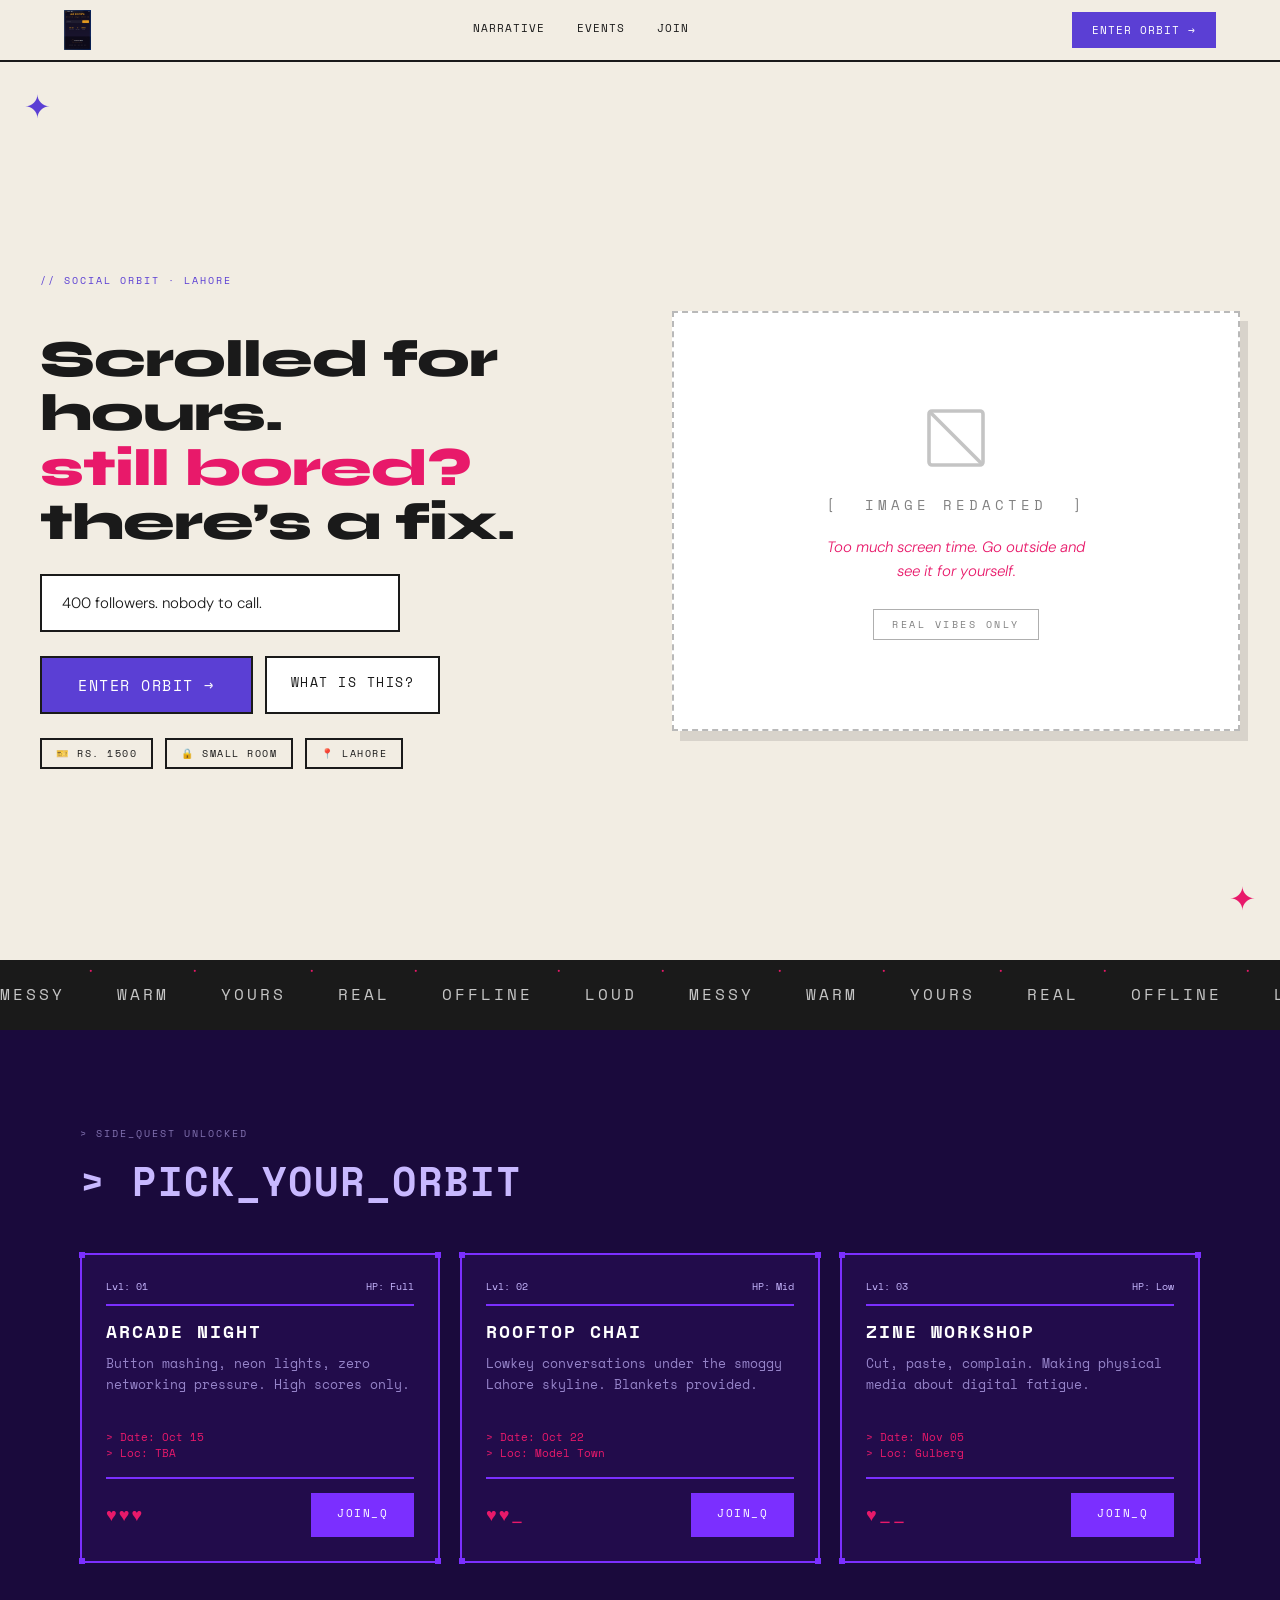
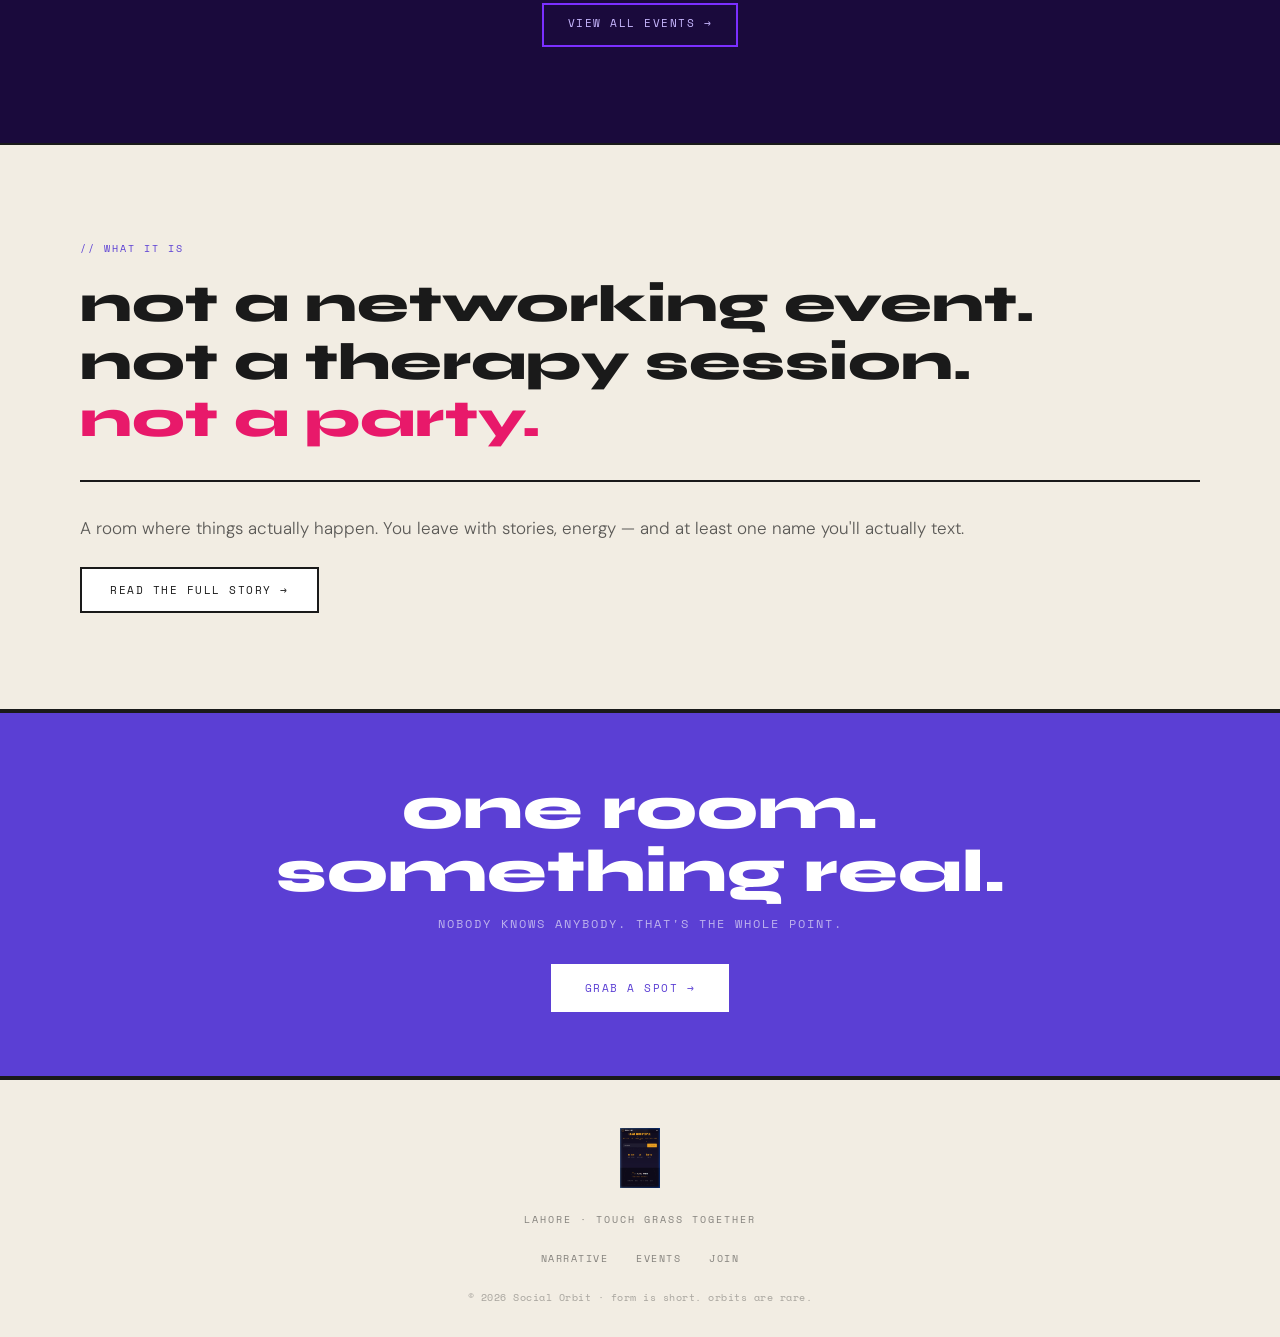
==== index.html @ 454b1899 "Initial commit with new logo" ====
<!DOCTYPE html>
<html lang="en">
<head>
  <meta charset="UTF-8">
  <meta name="viewport" content="width=device-width, initial-scale=1.0, viewport-fit=cover">
  <title>Social Orbit | Lahore's Social Space</title>
  <meta name="description" content="Social Orbit — One room. Nobody knows anybody. Something real usually happens. Lahore.">
  <link rel="preconnect" href="https://fonts.googleapis.com">
  <link rel="preconnect" href="https://fonts.gstatic.com" crossorigin>
  <link href="https://fonts.googleapis.com/css2?family=Syne:wght@400;700;800&family=DM+Sans:wght@300;400;500&family=Space+Mono:wght@400;700&display=swap" rel="stylesheet">
  <link rel="stylesheet" href="styles.css">
  <style>
    /* Landing page extras */
    body { background: var(--cream); }
    .hero-section {
      background: var(--cream);
      border-bottom: var(--border);
      min-height: 100svh;
      display: flex; align-items: center;
      padding: 80px 24px 60px;
      position: relative; overflow: hidden;
    }
    .hero-inner {
      max-width: 1200px; margin: 0 auto; width: 100%;
      display: grid; grid-template-columns: 1fr; gap: 40px; align-items: center;
    }
    @media (min-width: 768px) {
      .hero-inner { grid-template-columns: 1fr 1fr; gap: 64px; }
    }
    .hero-deco-tl { position: absolute; top: 24px; left: 24px; font-size: 32px; color: var(--orbit-purple); user-select:none; }
    .hero-deco-br { position: absolute; bottom: 40px; right: 24px; font-size: 32px; color: var(--hot-pink); user-select:none; }
    .hero-note {
      border: var(--border); background: var(--white); padding: 16px 20px;
      transform: rotate(1deg); display: inline-block;
      font-family: var(--font-body); font-size: 15px; font-weight: 300; line-height: 1.5;
      max-width: 360px;
    }
    .hero-image-box {
      border: 2px dashed rgba(26,26,26,.3); background: var(--white);
      min-height: 420px; display: flex; flex-direction: column;
      align-items: center; justify-content: center; gap: 20px;
      padding: 56px 40px; transform: rotate(-4deg);
      box-shadow: 8px 10px 0px rgba(26,26,26,.12);
      font-family: var(--font-mono); font-size: 11px; letter-spacing: 2px; text-transform: uppercase;
      color: rgba(26,26,26,.4); text-align: center; position: relative;
      transition: transform .3s ease, box-shadow .3s ease;
    }
    .hero-image-box:hover {
      transform: rotate(-2deg) scale(1.02);
      box-shadow: 12px 16px 0px rgba(26,26,26,.15);
    }
    .redacted-icon {
      width: 72px; height: 72px; opacity: .25;
      background-image: url("data:image/svg+xml,%3Csvg xmlns='http://www.w3.org/2000/svg' viewBox='0 0 24 24' fill='none' stroke='%231A1A1A' stroke-width='1.2'%3E%3Crect x='3' y='3' width='18' height='18' rx='1'/%3E%3Cline x1='3' y1='3' x2='21' y2='21'/%3E%3C/svg%3E");
      background-repeat: no-repeat; background-size: contain;
    }
    .redacted-label {
      font-family: var(--font-mono); font-size: 14px; letter-spacing: 4px;
      color: rgba(26,26,26,.55); text-transform: uppercase;
    }
    .redacted-sub {
      font-family: var(--font-body); font-size: 15px; font-weight: 300;
      font-style: italic; color: var(--hot-pink); letter-spacing: 0;
      text-transform: none; line-height: 1.6; max-width: 260px;
    }
    .redacted-badge {
      font-family: var(--font-mono); font-size: 10px; letter-spacing: 2.5px;
      text-transform: uppercase; border: 1px solid rgba(26,26,26,.35);
      padding: 7px 18px; color: rgba(26,26,26,.55); margin-top: 6px;
    }

    /* Marquee ticker */
    .ticker-row {
      background: var(--ink); border-bottom: var(--border);
      overflow: hidden; padding: 0; user-select: none;
    }
    .ticker-track {
      display: flex; white-space: nowrap;
      animation: ticker-scroll 18s linear infinite;
    }
    .ticker-track:hover { animation-play-state: paused; }
    @keyframes ticker-scroll {
      from { transform: translateX(0); }
      to   { transform: translateX(-50%); }
    }
    .ticker-item {
      display: inline-flex; align-items: center; gap: 0;
      padding: 20px 0;
      font-family: var(--font-mono); font-size: clamp(13px,2vw,16px);
      letter-spacing: 3px; text-transform: uppercase;
      color: rgba(255,255,255,.75);
    }
    .ticker-dot {
      display: inline-block; margin: 0 24px;
      color: var(--hot-pink); font-size: 18px; line-height: 1;
    }
    .stat-num {
      font-family: var(--font-head); font-weight: 800;
      font-size: clamp(32px,7vw,60px); color: var(--hot-pink); display: block; line-height: 1;
    }
    .stat-lbl {
      font-family: var(--font-mono); font-size: 9px; letter-spacing: 1.5px;
      text-transform: uppercase; color: rgba(255,255,255,.4); margin-top: 4px; display: block;
    }

    /* IS / ISNOT */
    .isnot-grid {
      display: grid; grid-template-columns: 1fr 1fr; gap: 0;
      border: var(--border);
    }
    .isnot-col { padding: 24px; }
    .isnot-col + .isnot-col { border-left: var(--border); }
    .isnot-col ul li {
      font-family: var(--font-mono); font-size: 12px; padding: 8px 0;
      border-bottom: 1px solid rgba(26,26,26,.1); color: rgba(26,26,26,.7);
    }
    .isnot-col ul li:last-child { border-bottom: none; }
    .isnot-col.is ul li { color: var(--orbit-purple); }
    .isnot-col.isnot ul li { color: var(--hot-pink); text-decoration: line-through; }

    /* events teaser */
    .events-teaser { background: var(--pixel-night); border-top: var(--border); border-bottom: var(--border); }
    .events-teaser-inner { max-width: 1200px; margin: 0 auto; padding: 72px 24px; }
    @media (min-width: 768px) { .events-teaser-inner { padding: 96px 40px; } }
  </style>
</head>
<body>

<!-- NAV -->
<nav class="site-nav" id="site-nav">
  <div class="nav-inner">
    <a href="index.html" class="nav-logo">
      <img src="logo.png" alt="Social Orbit" class="nav-logo-img">
    </a>
    <div class="nav-links">
      <a href="narrative.html">Narrative</a>
      <a href="events.html">Events</a>
      <a href="join.html">Join</a>
    </div>
    <a href="join.html" class="nav-cta">Enter Orbit →</a>
    <button class="burger" id="burger" aria-label="Open menu">
      <span></span><span></span><span></span>
    </button>
  </div>
</nav>

<!-- MOBILE MENU -->
<div class="mobile-menu" id="mobile-menu">
  <button class="mobile-close" id="mobile-close">✕</button>
  <a href="narrative.html">Narrative</a>
  <a href="events.html">Events</a>
  <a href="join.html" class="cta">Join →</a>
  <div class="mobile-foot">Lahore</div>
</div>

<!-- ══ HERO ══════════════════════════════════════════════ -->
<section class="hero-section mode1">
  <span class="hero-deco-tl">✦</span>
  <span class="hero-deco-br">✦</span>
  <div class="hero-inner">
    <div style="display:flex;flex-direction:column;gap:24px;">
      <div class="section-label reveal">// Social Orbit · Lahore</div>
      <h1 class="zine-h1 reveal" style="--d:.05s; font-size:clamp(24px,5.5vw,52px);">
        Scrolled for hours.<br>
        <span style="color:var(--hot-pink)">still bored?</span><br>
        there’s a fix.
      </h1>
      <div class="hero-note reveal" style="--d:.1s">
        400 followers. nobody to call.
      </div>
      <div class="flex-row reveal" style="--d:.15s">
        <a href="join.html" class="btn-primary" style="font-size:15px;padding:16px 36px;">Enter Orbit →</a>
        <a href="narrative.html" class="btn-secondary" style="font-size:13px;padding:14px 24px;">what is this?</a>
      </div>
      <div class="reveal" style="--d:.2s;display:flex;gap:12px;flex-wrap:wrap;">
        <span style="font-family:var(--font-mono);font-size:10px;letter-spacing:1.5px;text-transform:uppercase;border:var(--border);padding:6px 14px;">🎫 Rs. 1500</span>
        <span style="font-family:var(--font-mono);font-size:10px;letter-spacing:1.5px;text-transform:uppercase;border:var(--border);padding:6px 14px;">🔒 small room</span>
        <span style="font-family:var(--font-mono);font-size:10px;letter-spacing:1.5px;text-transform:uppercase;border:var(--border);padding:6px 14px;">📍 Lahore</span>
      </div>
    </div>
    <div>
      <div class="hero-image-box reveal" style="--d:.1s">
        <div class="redacted-icon"></div>
        <span class="redacted-label">[ &nbsp;Image Redacted&nbsp; ]</span>
        <p class="redacted-sub">Too much screen time. Go outside and see it for yourself.</p>
        <span class="redacted-badge">Real Vibes Only</span>
      </div>
    </div>
  </div>
</section>

<!-- ══ TICKER ══════════════════════════════════════════════ -->
<div class="ticker-row">
  <div class="ticker-track">
    <!-- set repeated twice for seamless loop -->
    <span class="ticker-item">MESSY</span><span class="ticker-dot">·</span>
    <span class="ticker-item">WARM</span><span class="ticker-dot">·</span>
    <span class="ticker-item">YOURS</span><span class="ticker-dot">·</span>
    <span class="ticker-item">REAL</span><span class="ticker-dot">·</span>
    <span class="ticker-item">OFFLINE</span><span class="ticker-dot">·</span>
    <span class="ticker-item">LOUD</span><span class="ticker-dot">·</span>
    <span class="ticker-item">MESSY</span><span class="ticker-dot">·</span>
    <span class="ticker-item">WARM</span><span class="ticker-dot">·</span>
    <span class="ticker-item">YOURS</span><span class="ticker-dot">·</span>
    <span class="ticker-item">REAL</span><span class="ticker-dot">·</span>
    <span class="ticker-item">OFFLINE</span><span class="ticker-dot">·</span>
    <span class="ticker-item">LOUD</span><span class="ticker-dot">·</span>
  </div>
</div>

<!-- ══ EVENTS TEASER ══════════════════════════════════════ -->
<section class="events-teaser">
  <div class="events-teaser-inner">
    <p class="reveal" style="font-family:var(--font-mono);font-size:10px;letter-spacing:2px;text-transform:uppercase;color:var(--pixel-mist);opacity:.6;margin-bottom:16px;">> side_quest unlocked</p>
    <h2 class="pixel-h1 reveal" style="--d:.05s;margin-bottom:48px;">> Pick_Your_Orbit</h2>
    <div class="grid-3">
      <div class="pixel-card reveal" style="--d:.0s">
        <div class="pixel-corner-tr"></div><div class="pixel-corner-bl"></div>
        <div style="border-bottom:2px solid var(--pixel-violet);padding-bottom:10px;margin-bottom:14px;display:flex;justify-content:space-between">
          <span style="font-family:var(--font-mono);font-size:10px;color:var(--pixel-mist);">Lvl: 01</span>
          <span style="font-family:var(--font-mono);font-size:10px;color:var(--pixel-mist);">HP: Full</span>
        </div>
        <h3 class="pixel-h2" style="margin-bottom:10px;font-size:18px;">Arcade Night</h3>
        <p class="pixel-body" style="margin-bottom:16px;min-height:60px;">Button mashing, neon lights, zero networking pressure. High scores only.</p>
        <div style="font-family:var(--font-mono);font-size:11px;color:var(--hot-pink);margin-bottom:16px;">
          <div>&gt; Date: Oct 15</div>
          <div>&gt; Loc: TBA</div>
        </div>
        <div style="border-top:2px solid var(--pixel-violet);padding-top:14px;display:flex;justify-content:space-between;align-items:center;">
          <span class="hp-bar">♥♥♥</span>
          <a href="join.html" class="pixel-btn">Join_Q</a>
        </div>
      </div>
      <div class="pixel-card reveal" style="--d:.1s">
        <div class="pixel-corner-tr"></div><div class="pixel-corner-bl"></div>
        <div style="border-bottom:2px solid var(--pixel-violet);padding-bottom:10px;margin-bottom:14px;display:flex;justify-content:space-between">
          <span style="font-family:var(--font-mono);font-size:10px;color:var(--pixel-mist);">Lvl: 02</span>
          <span style="font-family:var(--font-mono);font-size:10px;color:var(--pixel-mist);">HP: Mid</span>
        </div>
        <h3 class="pixel-h2" style="margin-bottom:10px;font-size:18px;">Rooftop Chai</h3>
        <p class="pixel-body" style="margin-bottom:16px;min-height:60px;">Lowkey conversations under the smoggy Lahore skyline. Blankets provided.</p>
        <div style="font-family:var(--font-mono);font-size:11px;color:var(--hot-pink);margin-bottom:16px;">
          <div>&gt; Date: Oct 22</div>
          <div>&gt; Loc: Model Town</div>
        </div>
        <div style="border-top:2px solid var(--pixel-violet);padding-top:14px;display:flex;justify-content:space-between;align-items:center;">
          <span class="hp-bar">♥♥_</span>
          <a href="join.html" class="pixel-btn">Join_Q</a>
        </div>
      </div>
      <div class="pixel-card reveal" style="--d:.2s">
        <div class="pixel-corner-tr"></div><div class="pixel-corner-bl"></div>
        <div style="border-bottom:2px solid var(--pixel-violet);padding-bottom:10px;margin-bottom:14px;display:flex;justify-content:space-between">
          <span style="font-family:var(--font-mono);font-size:10px;color:var(--pixel-mist);">Lvl: 03</span>
          <span style="font-family:var(--font-mono);font-size:10px;color:var(--pixel-mist);">HP: Low</span>
        </div>
        <h3 class="pixel-h2" style="margin-bottom:10px;font-size:18px;">Zine Workshop</h3>
        <p class="pixel-body" style="margin-bottom:16px;min-height:60px;">Cut, paste, complain. Making physical media about digital fatigue.</p>
        <div style="font-family:var(--font-mono);font-size:11px;color:var(--hot-pink);margin-bottom:16px;">
          <div>&gt; Date: Nov 05</div>
          <div>&gt; Loc: Gulberg</div>
        </div>
        <div style="border-top:2px solid var(--pixel-violet);padding-top:14px;display:flex;justify-content:space-between;align-items:center;">
          <span class="hp-bar">♥__</span>
          <a href="join.html" class="pixel-btn">Join_Q</a>
        </div>
      </div>
    </div>
    <div style="text-align:center;margin-top:40px" class="reveal">
      <a href="events.html" class="pixel-btn-outline">view all events →</a>
    </div>
  </div>
</section>

<!-- ══ WHAT IT IS ═════════════════════════════════════════ -->
<section class="mode1" style="border-bottom:var(--border)">
  <div class="mode1-section">
    <div class="section-label reveal">// what it is</div>
    <div style="display:grid;grid-template-columns:1fr;gap:32px;align-items:center;">

      <!-- Headline row -->
      <h2 class="zine-h2 reveal" style="margin:0;">
        not a networking event.<br>
        not a therapy session.<br>
        <span style="color:var(--hot-pink)">not a party.</span>
      </h2>

      <!-- Divider -->
      <hr style="border:none;border-top:var(--border);margin:0;">

      <!-- Body + CTA row -->
      <div style="display:grid;grid-template-columns:1fr;gap:24px;">
        <p class="zine-body reveal" style="--d:.1s;margin:0;">
          A room where things actually happen. You leave with stories, energy — and at least one name you'll actually text.
        </p>
        <div class="reveal" style="--d:.15s">
          <a href="narrative.html" class="btn-secondary">read the full story →</a>
        </div>
      </div>

    </div>
  </div>
</section>



<!-- ══ CTA BANNER ════════════════════════════════════════ -->
<div class="cta-banner reveal">
  <h2>one room.<br>something real.</h2>
  <p>nobody knows anybody. that's the whole point.</p>
  <a href="join.html" class="btn-white">grab a spot →</a>
</div>

<!-- ══ FOOTER ════════════════════════════════════════════ -->
<footer class="site-footer">
  <div class="footer-inner">
    <div class="footer-logo">
      <img src="logo.png" alt="Social Orbit" class="footer-logo-img">
    </div>
    <p style="font-family:var(--font-mono);font-size:10px;letter-spacing:2px;text-transform:uppercase;color:rgba(26,26,26,.5);">
      Lahore · Touch Grass Together
    </p>
    <div class="footer-links">
      <a href="narrative.html">Narrative</a>
      <a href="events.html">Events</a>
      <a href="join.html">Join</a>
    </div>
    <p class="footer-copy">© 2026 Social Orbit · form is short. orbits are rare.</p>
  </div>
</footer>

<script src="scripts.js"></script>
</body>
</html>
---- styles.css ----
/* ═══════════════════════════════════════════════════════
   SOCIAL ORBIT — SHARED DESIGN SYSTEM
   Mode 1: Hand-Drawn Zine  |  Mode 2: Pixel / Retro Game
═══════════════════════════════════════════════════════ */

/* TOKENS */
:root {
  --cream:        #F2EDE3;
  --ink:          #1A1A1A;
  --orbit-purple: #5B3FD4;
  --hot-pink:     #E8196A;
  --white:        #FFFFFF;

  /* pixel mode */
  --pixel-night:  #1A0A3C;
  --pixel-violet: #7B2FFF;
  --pixel-mist:   #C8B8FF;

  --font-head: 'Syne', sans-serif;
  --font-body: 'DM Sans', sans-serif;
  --font-mono: 'Space Mono', monospace;
  --border: 2px solid var(--ink);
  --ease: cubic-bezier(0.16, 1, 0.3, 1);
}

/* RESET */
*, *::before, *::after { box-sizing: border-box; margin: 0; padding: 0; border-radius: 0 !important; }
html { scroll-behavior: smooth; font-size: 16px; }
body { font-family: var(--font-body); -webkit-font-smoothing: antialiased; overflow-x: hidden; }
a { text-decoration: none; color: inherit; }
ul { list-style: none; }
img { max-width: 100%; display: block; }
button { cursor: pointer; font-family: inherit; }

/* ── SHARED NAV ─────────────────────────────────────── */
.site-nav {
  position: sticky; top: 0; z-index: 200;
  background: var(--cream);
  border-bottom: var(--border);
}
.site-nav.dark {
  background: var(--pixel-night);
  border-bottom: 2px solid var(--pixel-violet);
}
.nav-inner {
  display: flex; align-items: center; justify-content: space-between;
  padding: 0 24px; height: 60px; max-width: 1200px; margin: 0 auto;
}
.nav-logo {
  display: flex; align-items: center; gap: 10px;
  font-family: var(--font-head); font-weight: 800; font-size: 18px;
  letter-spacing: -0.5px; color: var(--ink); flex-shrink: 0;
}
.nav-logo-img { height: 40px; width: auto; object-fit: contain; }
.site-nav.dark .nav-logo { color: var(--pixel-violet); }
.logo-ring {
  width: 28px; height: 28px; border: 2px solid var(--orbit-purple);
  border-radius: 50% !important; position: relative; flex-shrink: 0;
  animation: spin 8s linear infinite;
}
.logo-ring::after {
  content: ''; position: absolute; top: 50%; left: 50%;
  width: 7px; height: 7px; background: var(--orbit-purple);
  border-radius: 50% !important; transform: translate(-50%,-50%);
}
.site-nav.dark .logo-ring { border-color: var(--pixel-violet); }
.site-nav.dark .logo-ring::after { background: var(--pixel-violet); }

.nav-links {
  display: none; gap: 32px; align-items: center;
}
@media (min-width: 768px) { .nav-links { display: flex; } }
.nav-links a {
  font-family: var(--font-mono); font-size: 11px; letter-spacing: 1px;
  text-transform: uppercase; color: var(--ink); padding-bottom: 2px;
  border-bottom: 2px solid transparent; transition: border-color .2s;
}
.nav-links a:hover, .nav-links a.active { border-bottom-color: var(--orbit-purple); }
.site-nav.dark .nav-links a { color: var(--pixel-mist); }
.site-nav.dark .nav-links a:hover, .site-nav.dark .nav-links a.active { border-bottom-color: var(--pixel-violet); }

.nav-cta {
  display: none;
  font-family: var(--font-mono); font-size: 11px; letter-spacing: 1px;
  text-transform: uppercase; padding: 8px 18px;
  background: var(--orbit-purple); color: var(--white);
  border: 2px solid var(--orbit-purple);
  transition: background .2s, color .2s;
}
@media (min-width: 768px) { .nav-cta { display: block; } }
.nav-cta:hover { background: transparent; color: var(--orbit-purple); }
.site-nav.dark .nav-cta {
  background: var(--pixel-violet); border-color: var(--pixel-violet); color: var(--white);
}
.site-nav.dark .nav-cta:hover { background: transparent; color: var(--pixel-violet); }

.burger {
  display: flex; flex-direction: column; gap: 5px; background: none; border: none;
  padding: 4px;
}
@media (min-width: 768px) { .burger { display: none; } }
.burger span {
  display: block; width: 22px; height: 2px; background: var(--ink);
  transition: transform .3s, opacity .3s;
}
.site-nav.dark .burger span { background: var(--pixel-mist); }
.burger.open span:nth-child(1) { transform: translateY(7px) rotate(45deg); }
.burger.open span:nth-child(2) { opacity: 0; }
.burger.open span:nth-child(3) { transform: translateY(-7px) rotate(-45deg); }

/* MOBILE MENU */
.mobile-menu {
  position: fixed; inset: 0; z-index: 199;
  background: var(--cream);
  display: flex; flex-direction: column;
  align-items: center; justify-content: center; gap: 12px;
  transform: translateX(100%); transition: transform .4s var(--ease);
}
.mobile-menu.dark { background: var(--pixel-night); }
.mobile-menu.open { transform: translateX(0); }
.mobile-menu a {
  font-family: var(--font-head); font-size: clamp(32px,10vw,52px);
  font-weight: 800; color: var(--ink); letter-spacing: -1px;
  border-bottom: 3px solid transparent; padding-bottom: 4px;
  transition: border-color .2s, color .2s;
}
.mobile-menu.dark a { color: var(--pixel-mist); }
.mobile-menu a:hover { border-bottom-color: var(--orbit-purple); color: var(--orbit-purple); }
.mobile-menu.dark a:hover { border-bottom-color: var(--pixel-violet); color: var(--pixel-violet); }
.mobile-menu a.cta { color: var(--orbit-purple); }
.mobile-menu.dark a.cta { color: var(--pixel-violet); }
.mobile-close {
  position: absolute; top: 20px; right: 24px;
  background: none; border: none; font-size: 24px; color: var(--ink);
}
.mobile-menu.dark .mobile-close { color: var(--pixel-mist); }
.mobile-foot {
  position: absolute; bottom: 28px;
  font-family: var(--font-mono); font-size: 10px; letter-spacing: 2px;
  text-transform: uppercase; color: rgba(26,26,26,.4);
}
.mobile-menu.dark .mobile-foot { color: rgba(200,184,255,.3); }

/* ── SHARED FOOTER ──────────────────────────────────── */
.site-footer {
  border-top: var(--border);
  background: var(--cream); padding: 48px 24px 32px;
}
.site-footer.dark {
  background: var(--pixel-night);
  border-top: 2px solid var(--pixel-violet);
}
.footer-inner {
  max-width: 1200px; margin: 0 auto;
  display: flex; flex-direction: column;
  align-items: center; gap: 24px;
  text-align: center;
}
.footer-logo {
  display: flex; align-items: center; gap: 10px;
  font-family: var(--font-head); font-weight: 800; font-size: 20px;
  color: var(--ink);
}
.footer-logo-img { height: 60px; width: auto; object-fit: contain; }
.site-footer.dark .footer-logo { color: var(--pixel-violet); }
.footer-links {
  display: flex; gap: 28px; flex-wrap: wrap; justify-content: center;
}
.footer-links a {
  font-family: var(--font-mono); font-size: 10px; letter-spacing: 1.5px;
  text-transform: uppercase; color: rgba(26,26,26,.5);
  transition: color .2s;
}
.footer-links a:hover { color: var(--orbit-purple); }
.site-footer.dark .footer-links a { color: rgba(200,184,255,.4); }
.site-footer.dark .footer-links a:hover { color: var(--pixel-violet); }
.footer-copy {
  font-family: var(--font-mono); font-size: 10px; letter-spacing: .5px;
  color: rgba(26,26,26,.35);
}
.site-footer.dark .footer-copy { color: rgba(200,184,255,.25); }

/* ── MODE 1 — ZINE ──────────────────────────────────── */
.mode1 { background: var(--cream); color: var(--ink); }
.mode1-section { padding: 72px 24px; max-width: 1200px; margin: 0 auto; }
@media (min-width: 768px) { .mode1-section { padding: 96px 40px; } }

.section-label {
  font-family: var(--font-mono); font-size: 10px; letter-spacing: 2px;
  text-transform: uppercase; color: var(--orbit-purple); margin-bottom: 20px;
}
.zine-h1 {
  font-family: var(--font-head); font-weight: 800;
  font-size: clamp(36px, 9vw, 80px); line-height: 1.05;
  letter-spacing: -1px; color: var(--ink);
}
.zine-h2 {
  font-family: var(--font-head); font-weight: 800;
  font-size: clamp(28px, 6vw, 52px); line-height: 1.1; color: var(--ink);
}
.zine-h3 {
  font-family: var(--font-head); font-weight: 800;
  font-size: clamp(18px, 3vw, 24px); line-height: 1.2; color: var(--ink);
}
.zine-body {
  font-family: var(--font-body); font-size: clamp(15px, 2vw, 17px);
  font-weight: 300; line-height: 1.7; color: rgba(26,26,26,.7);
}
.zine-label {
  font-family: var(--font-mono); font-size: 10px; letter-spacing: 2px;
  text-transform: uppercase; font-weight: 700;
}
.zine-card {
  border: var(--border); background: var(--white); padding: 24px;
}
.zine-card-cream { border: var(--border); background: var(--cream); padding: 24px; }

.btn-primary {
  display: inline-block; font-family: var(--font-mono); font-size: 11px;
  letter-spacing: 1.5px; text-transform: uppercase;
  padding: 13px 28px; border: var(--border);
  background: var(--orbit-purple); color: var(--white);
  transition: transform .2s var(--ease), background .2s;
}
.btn-primary:hover { transform: translateY(-3px); background: var(--hot-pink); border-color: var(--hot-pink); }
.btn-secondary {
  display: inline-block; font-family: var(--font-mono); font-size: 11px;
  letter-spacing: 1.5px; text-transform: uppercase;
  padding: 13px 28px; border: var(--border);
  background: var(--white); color: var(--ink);
  transition: transform .2s var(--ease);
}
.btn-secondary:hover { transform: translateY(-3px); }

.deco { font-size: 28px; user-select: none; line-height: 1; }
.deco-pink { color: var(--hot-pink); }
.deco-purple { color: var(--orbit-purple); }

.rotated { transform: rotate(-1.5deg); }
.rotated-r { transform: rotate(1deg); }

/* ── MODE 2 — PIXEL ──────────────────────────────────── */
.mode2 { background: var(--pixel-night); color: var(--pixel-mist); }
.mode2-section { padding: 72px 24px; max-width: 1200px; margin: 0 auto; }
@media (min-width: 768px) { .mode2-section { padding: 96px 40px; } }

.pixel-h1 {
  font-family: var(--font-mono); font-weight: 700;
  font-size: clamp(22px, 5vw, 40px); line-height: 1.2;
  letter-spacing: 2px; text-transform: uppercase; color: var(--pixel-mist);
}
.pixel-h2 {
  font-family: var(--font-mono); font-weight: 700;
  font-size: clamp(18px, 3vw, 28px); line-height: 1.3;
  text-transform: uppercase; letter-spacing: 2px; color: var(--white);
}
.pixel-body {
  font-family: var(--font-mono); font-size: 13px; line-height: 1.6;
  color: rgba(200,184,255,.7);
}
.pixel-card {
  border: 2px solid var(--pixel-violet); padding: 24px;
  background: rgba(123,47,255,.08); position: relative;
  transition: transform .25s var(--ease);
}
.pixel-card:hover { transform: translateY(-4px); }
.pixel-card::before, .pixel-card::after {
  content: ''; position: absolute; width: 6px; height: 6px;
  background: var(--pixel-violet);
}
.pixel-card::before { top: -3px; left: -3px; }
.pixel-card::after { bottom: -3px; right: -3px; }
.pixel-corner-tr, .pixel-corner-bl {
  position: absolute; width: 6px; height: 6px; background: var(--pixel-violet);
}
.pixel-corner-tr { top: -3px; right: -3px; }
.pixel-corner-bl { bottom: -3px; left: -3px; }

.pixel-btn {
  display: inline-block; font-family: var(--font-mono); font-size: 11px;
  letter-spacing: 1.5px; text-transform: uppercase;
  padding: 10px 24px; border: 2px solid var(--pixel-violet);
  background: var(--pixel-violet); color: var(--white);
  transition: background .2s, border-color .2s, transform .2s;
}
.pixel-btn:hover { background: var(--hot-pink); border-color: var(--hot-pink); transform: translateY(-2px); }
.pixel-btn-outline {
  display: inline-block; font-family: var(--font-mono); font-size: 11px;
  letter-spacing: 1.5px; text-transform: uppercase;
  padding: 10px 24px; border: 2px solid var(--pixel-violet);
  background: transparent; color: var(--pixel-mist);
  transition: background .2s, color .2s, transform .2s;
}
.pixel-btn-outline:hover { background: var(--pixel-violet); color: var(--white); transform: translateY(-2px); }

.hp-bar { font-size: 18px; color: var(--hot-pink); letter-spacing: 2px; }

/* ── LAYOUTS ─────────────────────────────────────────── */
.grid-2 { display: grid; grid-template-columns: 1fr; gap: 24px; }
@media (min-width: 768px) { .grid-2 { grid-template-columns: 1fr 1fr; gap: 40px; } }

.grid-3 { display: grid; grid-template-columns: 1fr; gap: 20px; }
@media (min-width: 640px) { .grid-3 { grid-template-columns: 1fr 1fr; } }
@media (min-width: 1024px) { .grid-3 { grid-template-columns: 1fr 1fr 1fr; } }

.flex-row { display: flex; gap: 12px; flex-wrap: wrap; }

/* ── FORM STYLES ─────────────────────────────────────── */
.form-group { display: flex; flex-direction: column; gap: 6px; margin-bottom: 20px; }
.form-label {
  font-family: var(--font-mono); font-size: 10px; letter-spacing: 2px;
  text-transform: uppercase; color: var(--ink);
}
.form-input, .form-textarea {
  width: 100%; border: var(--border); background: var(--white);
  padding: 12px 16px; font-family: var(--font-body); font-size: 15px;
  color: var(--ink); outline: none; transition: border-color .2s;
  -webkit-appearance: none; appearance: none;
}
.form-input:focus, .form-textarea:focus { border-color: var(--orbit-purple); }
.form-textarea { min-height: 120px; resize: vertical; }
.form-input::placeholder, .form-textarea::placeholder { color: rgba(26,26,26,.4); }

/* ── DIVIDERS ─────────────────────────────────────────── */
.full-bleed { margin-left: calc(-50vw + 50%); margin-right: calc(-50vw + 50%); }
.border-section { border-top: var(--border); border-bottom: var(--border); }

/* ── ANIMATIONS ──────────────────────────────────────── */
@keyframes spin { to { transform: rotate(360deg); } }
@keyframes float { 0%,100%{ transform:translateY(0);} 50%{transform:translateY(-6px);} }
@keyframes blink { 0%,100%{opacity:1;} 50%{opacity:0;} }

.reveal {
  opacity: 0; transform: translateY(24px);
  transition: opacity .7s var(--ease), transform .7s var(--ease);
  transition-delay: var(--d, 0s);
}
.reveal.in { opacity: 1; transform: translateY(0); }

/* ── CTA BANNER ───────────────────────────────────────── */
.cta-banner {
  background: var(--orbit-purple); padding: 64px 24px; text-align: center;
  border-top: var(--border); border-bottom: var(--border);
}
.cta-banner h2 {
  font-family: var(--font-head); font-weight: 800;
  font-size: clamp(28px, 7vw, 60px); color: var(--white);
  line-height: 1.05; margin-bottom: 12px;
}
.cta-banner p {
  font-family: var(--font-mono); font-size: 12px; letter-spacing: 2px;
  text-transform: uppercase; color: rgba(255,255,255,.6); margin-bottom: 32px;
}
.cta-banner .btn-white {
  display: inline-block; font-family: var(--font-mono); font-size: 11px;
  letter-spacing: 1.5px; text-transform: uppercase; padding: 14px 32px;
  background: var(--white); color: var(--orbit-purple); border: 2px solid var(--white);
  transition: transform .2s var(--ease), background .2s;
}
.cta-banner .btn-white:hover { transform: translateY(-3px); background: var(--hot-pink); border-color: var(--hot-pink); color: var(--white); }

/* ── MOBILE TOUCH TARGETS ─────────────────────────────── */
a, button { min-height: 44px; display: inline-flex; align-items: center; }
nav a, .footer-links a { min-height: unset; display: inline; }

/* ── SELECTION ────────────────────────────────────────── */
::selection { background: var(--hot-pink); color: var(--white); }
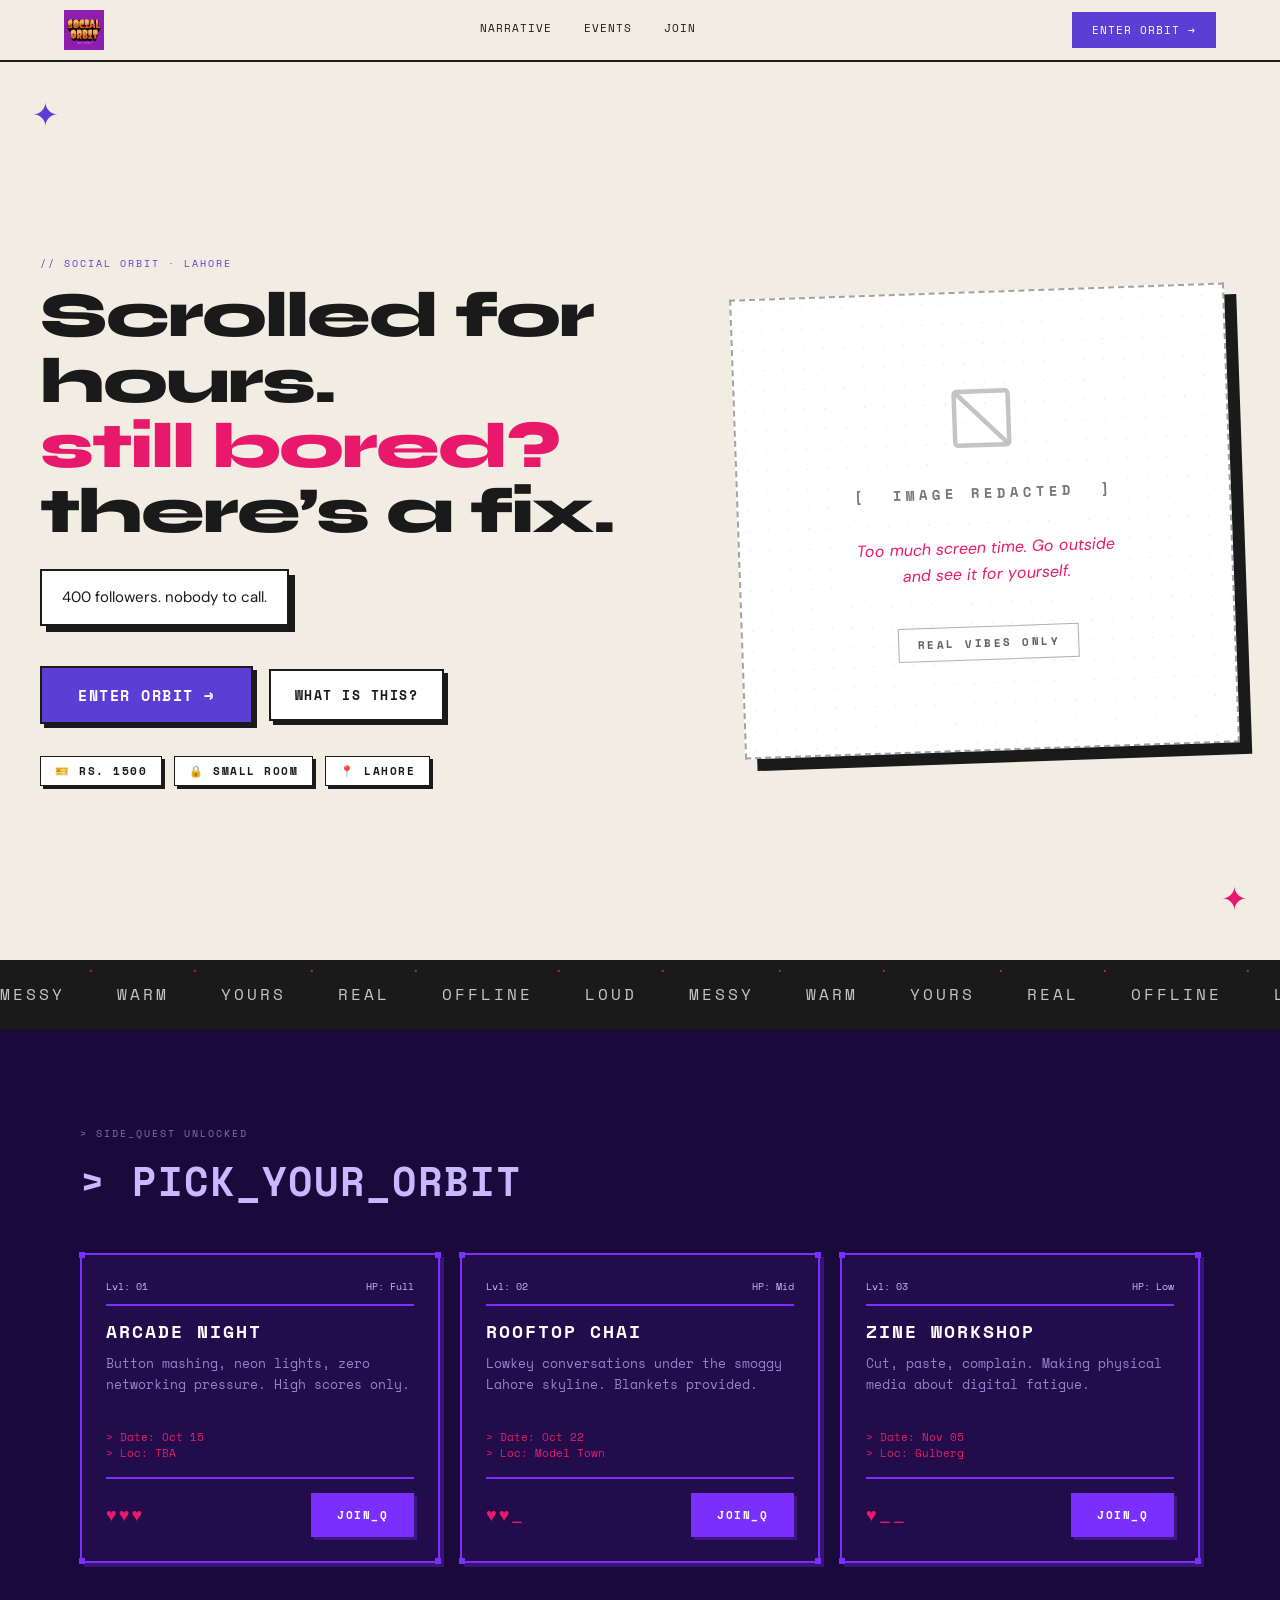
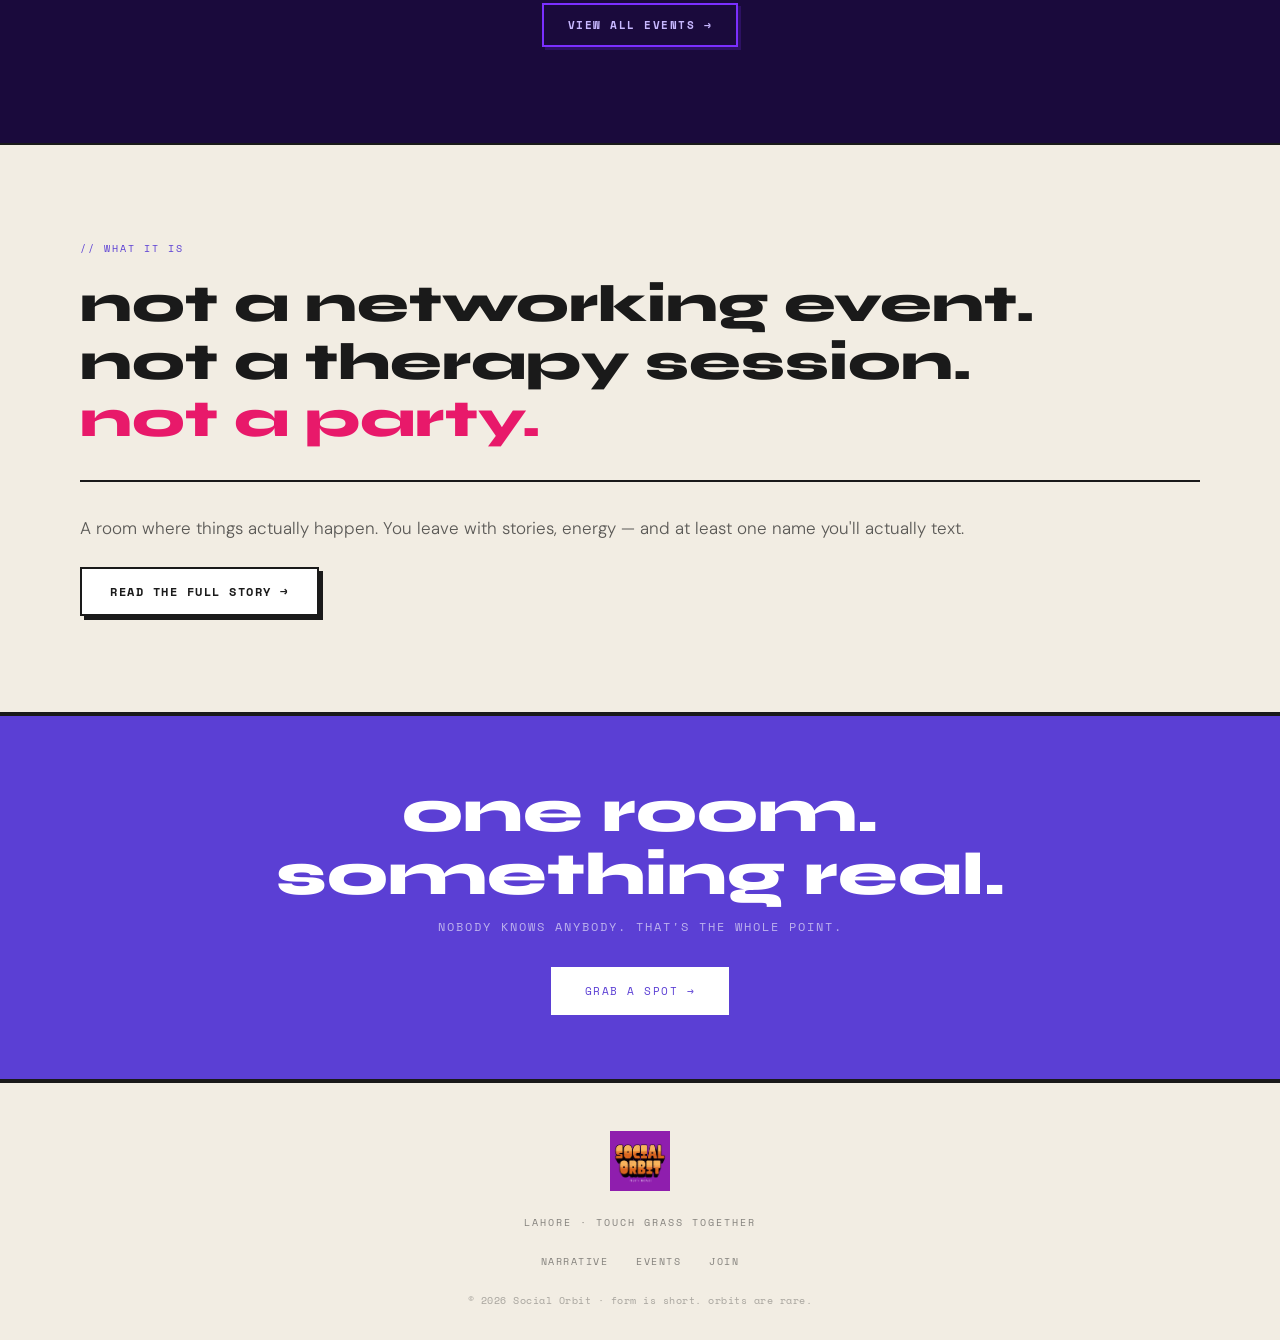
==== commit 53267e33: "Fix mobile layout overflow and refine hero section responsive styling" ====
--- a/index.html
+++ b/index.html
@@ -15,58 +15,138 @@
     .hero-section {
       background: var(--cream);
       border-bottom: var(--border);
-      min-height: 100svh;
+      min-height: max(100svh - 60px, 650px);
       display: flex; align-items: center;
-      padding: 80px 24px 60px;
+      padding: 48px 20px 64px;
       position: relative; overflow: hidden;
+    }
+    @media (min-width: 768px) {
+      .hero-section { min-height: 100svh; padding: 80px 24px 60px; }
     }
     .hero-inner {
       max-width: 1200px; margin: 0 auto; width: 100%;
-      display: grid; grid-template-columns: 1fr; gap: 40px; align-items: center;
-    }
-    @media (min-width: 768px) {
-      .hero-inner { grid-template-columns: 1fr 1fr; gap: 64px; }
-    }
-    .hero-deco-tl { position: absolute; top: 24px; left: 24px; font-size: 32px; color: var(--orbit-purple); user-select:none; }
-    .hero-deco-br { position: absolute; bottom: 40px; right: 24px; font-size: 32px; color: var(--hot-pink); user-select:none; }
+      display: grid; grid-template-columns: 1fr; gap: 48px; align-items: center;
+    }
+    @media (min-width: 768px) {
+      .hero-inner { grid-template-columns: 1.1fr 0.9fr; gap: 64px; }
+    }
+    .hero-deco-tl { position: absolute; top: 20px; left: 20px; font-size: 24px; color: var(--orbit-purple); user-select:none; }
+    .hero-deco-br { position: absolute; bottom: 24px; right: 20px; font-size: 24px; color: var(--hot-pink); user-select:none; }
+    @media (min-width: 768px) {
+      .hero-deco-tl { top: 32px; left: 32px; font-size: 32px; }
+      .hero-deco-br { bottom: 40px; right: 32px; font-size: 32px; }
+    }
+    .hero-content { display: flex; flex-direction: column; position: relative; z-index: 2; }
+    .hero-title { font-size: clamp(38px, 11vw, 64px); line-height: 1.02; margin-bottom: 20px; letter-spacing: -1.5px; }
+    @media (min-width: 768px) { .hero-title { margin-bottom: 24px; letter-spacing: -2px; } }
+    
     .hero-note {
-      border: var(--border); background: var(--white); padding: 16px 20px;
-      transform: rotate(1deg); display: inline-block;
-      font-family: var(--font-body); font-size: 15px; font-weight: 300; line-height: 1.5;
-      max-width: 360px;
-    }
+      border: 2px solid var(--ink); background: var(--white); padding: 12px 16px;
+      transform: rotate(-1.5deg); display: inline-block;
+      font-family: var(--font-body); font-size: 14px; font-weight: 500; line-height: 1.4;
+      width: fit-content; max-width: 100%;
+      box-shadow: 4px 4px 0px rgba(26,26,26,1);
+      margin-bottom: 32px;
+    }
+    @media (min-width: 768px) {
+      .hero-note { padding: 16px 20px; font-size: 15px; font-weight: 400; max-width: 360px; box-shadow: 6px 6px 0px rgba(26,26,26,1); margin-bottom: 40px; transform: rotate(-2deg); }
+    }
+    
+    .hero-buttons { display: flex; flex-direction: column; gap: 16px; margin-bottom: 32px; width: 100%; }
+    .hero-buttons a { width: 100%; text-align: center; justify-content: center; }
+    @media (min-width: 480px) {
+      .hero-buttons { flex-direction: row; flex-wrap: wrap; align-items: center; }
+      .hero-buttons a { width: auto; }
+    }
+    
+    .hero-btn-main { font-size: 15px !important; padding: 16px 28px !important; }
+    .hero-btn-sub { font-size: 13px !important; padding: 14px 20px !important; }
+    @media (min-width: 768px) {
+      .hero-btn-main { font-size: 15px !important; padding: 16px 36px !important; }
+      .hero-btn-sub { font-size: 13px !important; padding: 14px 24px !important; }
+    }
+
+    .hero-tags { display: flex; gap: 10px; flex-wrap: wrap; margin-top: 4px; }
+    .hero-tags span {
+      font-family: var(--font-mono); font-size: 10px; letter-spacing: 1px;
+      text-transform: uppercase; border: 1.5px solid var(--ink); padding: 6px 12px;
+      background: var(--white); font-weight: 700;
+      box-shadow: 2px 2px 0px rgba(26,26,26,1);
+    }
+    @media (min-width: 768px) {
+      .hero-tags { gap: 12px; margin-top: 0; }
+      .hero-tags span { font-size: 11px; letter-spacing: 1.5px; padding: 6px 14px; box-shadow: 3px 3px 0px rgba(26,26,26,1); }
+    }
+
+    .hero-image-wrapper {
+      position: relative; padding: 8px; z-index: 1;
+    }
+    
     .hero-image-box {
-      border: 2px dashed rgba(26,26,26,.3); background: var(--white);
-      min-height: 420px; display: flex; flex-direction: column;
-      align-items: center; justify-content: center; gap: 20px;
-      padding: 56px 40px; transform: rotate(-4deg);
-      box-shadow: 8px 10px 0px rgba(26,26,26,.12);
-      font-family: var(--font-mono); font-size: 11px; letter-spacing: 2px; text-transform: uppercase;
-      color: rgba(26,26,26,.4); text-align: center; position: relative;
+      border: 2px dashed rgba(26,26,26,.4); background: var(--white);
+      min-height: 220px; display: flex; flex-direction: column;
+      align-items: center; justify-content: center; gap: 14px;
+      padding: 32px 20px; transform: rotate(1.5deg);
+      box-shadow: 6px 6px 0px rgba(26,26,26,1);
+      font-family: var(--font-mono); font-size: 10px; letter-spacing: 1px; text-transform: uppercase;
+      color: rgba(26,26,26,.6); text-align: center; position: relative;
       transition: transform .3s ease, box-shadow .3s ease;
+      margin: 0;
+      background-image: radial-gradient(rgba(26,26,26,0.05) 1px, transparent 1px);
+      background-size: 16px 16px;
+    }
+    @media (min-width: 768px) {
+      .hero-image-box {
+        min-height: 460px; gap: 24px;
+        padding: 56px 40px; transform: rotate(-2deg);
+        box-shadow: 12px 12px 0px rgba(26,26,26,1);
+        font-size: 11px; letter-spacing: 2px;
+        background-size: 20px 20px;
+      }
     }
     .hero-image-box:hover {
-      transform: rotate(-2deg) scale(1.02);
-      box-shadow: 12px 16px 0px rgba(26,26,26,.15);
+      transform: rotate(0deg) scale(1.02);
+      box-shadow: 8px 8px 0px rgba(26,26,26,1);
+    }
+    @media (min-width: 768px) {
+      .hero-image-box:hover {
+        transform: rotate(-1deg) scale(1.02);
+        box-shadow: 16px 16px 0px rgba(26,26,26,1);
+      }
     }
     .redacted-icon {
-      width: 72px; height: 72px; opacity: .25;
-      background-image: url("data:image/svg+xml,%3Csvg xmlns='http://www.w3.org/2000/svg' viewBox='0 0 24 24' fill='none' stroke='%231A1A1A' stroke-width='1.2'%3E%3Crect x='3' y='3' width='18' height='18' rx='1'/%3E%3Cline x1='3' y1='3' x2='21' y2='21'/%3E%3C/svg%3E");
+      width: 48px; height: 48px; opacity: .4;
+      background-image: url("data:image/svg+xml,%3Csvg xmlns='http://www.w3.org/2000/svg' viewBox='0 0 24 24' fill='none' stroke='%231A1A1A' stroke-width='1.5'%3E%3Crect x='3' y='3' width='18' height='18' rx='1'/%3E%3Cline x1='3' y1='3' x2='21' y2='21'/%3E%3C/svg%3E");
       background-repeat: no-repeat; background-size: contain;
     }
+    @media (min-width: 768px) {
+      .redacted-icon { width: 72px; height: 72px; opacity: .25; }
+    }
     .redacted-label {
-      font-family: var(--font-mono); font-size: 14px; letter-spacing: 4px;
-      color: rgba(26,26,26,.55); text-transform: uppercase;
-    }
+      font-family: var(--font-mono); font-size: 12px; letter-spacing: 3px;
+      color: rgba(26,26,26,.6); text-transform: uppercase; font-weight: 700;
+      background: var(--white); padding: 4px 8px;
+    }
+    @media (min-width: 768px) { .redacted-label { font-size: 14px; letter-spacing: 4px; } }
+    
     .redacted-sub {
-      font-family: var(--font-body); font-size: 15px; font-weight: 300;
+      font-family: var(--font-body); font-size: 14px; font-weight: 500;
       font-style: italic; color: var(--hot-pink); letter-spacing: 0;
-      text-transform: none; line-height: 1.6; max-width: 260px;
-    }
+      text-transform: none; line-height: 1.5; max-width: 240px;
+      background: var(--white); padding: 4px 8px;
+    }
+    @media (min-width: 768px) {
+      .redacted-sub { font-size: 16px; max-width: 280px; font-weight: 400; line-height: 1.6; }
+    }
+    
     .redacted-badge {
-      font-family: var(--font-mono); font-size: 10px; letter-spacing: 2.5px;
-      text-transform: uppercase; border: 1px solid rgba(26,26,26,.35);
-      padding: 7px 18px; color: rgba(26,26,26,.55); margin-top: 6px;
+      font-family: var(--font-mono); font-size: 10px; letter-spacing: 2px;
+      text-transform: uppercase; border: 1.5px solid rgba(26,26,26,.35);
+      padding: 6px 14px; color: rgba(26,26,26,.7); margin-top: 8px;
+      background: var(--white); font-weight: 700;
+    }
+    @media (min-width: 768px) {
+      .redacted-badge { font-size: 11px; letter-spacing: 2.5px; padding: 8px 18px; margin-top: 12px; }
     }
 
     /* Marquee ticker */
@@ -158,9 +238,9 @@
   <span class="hero-deco-tl">✦</span>
   <span class="hero-deco-br">✦</span>
   <div class="hero-inner">
-    <div style="display:flex;flex-direction:column;gap:24px;">
-      <div class="section-label reveal">// Social Orbit · Lahore</div>
-      <h1 class="zine-h1 reveal" style="--d:.05s; font-size:clamp(24px,5.5vw,52px);">
+    <div class="hero-content">
+      <div class="section-label reveal" style="margin-bottom:12px;">// Social Orbit · Lahore</div>
+      <h1 class="zine-h1 hero-title reveal" style="--d:.05s;">
         Scrolled for hours.<br>
         <span style="color:var(--hot-pink)">still bored?</span><br>
         there’s a fix.
@@ -168,18 +248,18 @@
       <div class="hero-note reveal" style="--d:.1s">
         400 followers. nobody to call.
       </div>
-      <div class="flex-row reveal" style="--d:.15s">
-        <a href="join.html" class="btn-primary" style="font-size:15px;padding:16px 36px;">Enter Orbit →</a>
-        <a href="narrative.html" class="btn-secondary" style="font-size:13px;padding:14px 24px;">what is this?</a>
-      </div>
-      <div class="reveal" style="--d:.2s;display:flex;gap:12px;flex-wrap:wrap;">
-        <span style="font-family:var(--font-mono);font-size:10px;letter-spacing:1.5px;text-transform:uppercase;border:var(--border);padding:6px 14px;">🎫 Rs. 1500</span>
-        <span style="font-family:var(--font-mono);font-size:10px;letter-spacing:1.5px;text-transform:uppercase;border:var(--border);padding:6px 14px;">🔒 small room</span>
-        <span style="font-family:var(--font-mono);font-size:10px;letter-spacing:1.5px;text-transform:uppercase;border:var(--border);padding:6px 14px;">📍 Lahore</span>
-      </div>
-    </div>
-    <div>
-      <div class="hero-image-box reveal" style="--d:.1s">
+      <div class="hero-buttons reveal" style="--d:.15s">
+        <a href="join.html" class="btn-primary hero-btn-main">Enter Orbit →</a>
+        <a href="narrative.html" class="btn-secondary hero-btn-sub">what is this?</a>
+      </div>
+      <div class="hero-tags reveal" style="--d:.2s;">
+        <span>🎫 Rs. 1500</span>
+        <span>🔒 small room</span>
+        <span>📍 Lahore</span>
+      </div>
+    </div>
+    <div class="hero-image-wrapper reveal" style="--d:.1s">
+      <div class="hero-image-box">
         <div class="redacted-icon"></div>
         <span class="redacted-label">[ &nbsp;Image Redacted&nbsp; ]</span>
         <p class="redacted-sub">Too much screen time. Go outside and see it for yourself.</p>
--- a/styles.css
+++ b/styles.css
@@ -216,21 +216,40 @@
 .zine-card-cream { border: var(--border); background: var(--cream); padding: 24px; }
 
 .btn-primary {
-  display: inline-block; font-family: var(--font-mono); font-size: 11px;
-  letter-spacing: 1.5px; text-transform: uppercase;
-  padding: 13px 28px; border: var(--border);
+  display: inline-flex; align-items: center; justify-content: center;
+  font-family: var(--font-mono); font-size: 12px;
+  letter-spacing: 1.5px; text-transform: uppercase; font-weight: 700;
+  padding: 14px 28px; border: 2px solid var(--ink);
   background: var(--orbit-purple); color: var(--white);
-  transition: transform .2s var(--ease), background .2s;
-}
-.btn-primary:hover { transform: translateY(-3px); background: var(--hot-pink); border-color: var(--hot-pink); }
+  transition: transform .2s var(--ease), background .2s, box-shadow .2s;
+  box-shadow: 4px 4px 0px rgba(26,26,26,1);
+}
+.btn-primary:hover { 
+  transform: translate(-2px, -2px); 
+  background: var(--hot-pink); border-color: var(--ink);
+  box-shadow: 6px 6px 0px rgba(26,26,26,1); 
+}
+.btn-primary:active {
+  transform: translate(2px, 2px);
+  box-shadow: 0px 0px 0px rgba(26,26,26,1);
+}
 .btn-secondary {
-  display: inline-block; font-family: var(--font-mono); font-size: 11px;
-  letter-spacing: 1.5px; text-transform: uppercase;
-  padding: 13px 28px; border: var(--border);
+  display: inline-flex; align-items: center; justify-content: center;
+  font-family: var(--font-mono); font-size: 12px;
+  letter-spacing: 1.5px; text-transform: uppercase; font-weight: 700;
+  padding: 14px 28px; border: 2px solid var(--ink);
   background: var(--white); color: var(--ink);
-  transition: transform .2s var(--ease);
-}
-.btn-secondary:hover { transform: translateY(-3px); }
+  transition: transform .2s var(--ease), box-shadow .2s;
+  box-shadow: 4px 4px 0px rgba(26,26,26,1);
+}
+.btn-secondary:hover { 
+  transform: translate(-2px, -2px); 
+  box-shadow: 6px 6px 0px rgba(26,26,26,1); 
+}
+.btn-secondary:active {
+  transform: translate(2px, 2px);
+  box-shadow: 0px 0px 0px rgba(26,26,26,1);
+}
 
 .deco { font-size: 28px; user-select: none; line-height: 1; }
 .deco-pink { color: var(--hot-pink); }
@@ -261,9 +280,13 @@
 .pixel-card {
   border: 2px solid var(--pixel-violet); padding: 24px;
   background: rgba(123,47,255,.08); position: relative;
-  transition: transform .25s var(--ease);
-}
-.pixel-card:hover { transform: translateY(-4px); }
+  transition: transform .25s var(--ease), box-shadow .25s;
+  box-shadow: 4px 4px 0px rgba(123,47,255,.3);
+}
+.pixel-card:hover { 
+  transform: translate(-2px, -2px); 
+  box-shadow: 8px 8px 0px rgba(123,47,255,.5); 
+}
 .pixel-card::before, .pixel-card::after {
   content: ''; position: absolute; width: 6px; height: 6px;
   background: var(--pixel-violet);
@@ -277,21 +300,33 @@
 .pixel-corner-bl { bottom: -3px; left: -3px; }
 
 .pixel-btn {
-  display: inline-block; font-family: var(--font-mono); font-size: 11px;
+  display: inline-flex; align-items: center; justify-content: center;
+  font-family: var(--font-mono); font-size: 11px; font-weight: 700;
   letter-spacing: 1.5px; text-transform: uppercase;
   padding: 10px 24px; border: 2px solid var(--pixel-violet);
   background: var(--pixel-violet); color: var(--white);
-  transition: background .2s, border-color .2s, transform .2s;
-}
-.pixel-btn:hover { background: var(--hot-pink); border-color: var(--hot-pink); transform: translateY(-2px); }
+  transition: background .2s, border-color .2s, transform .2s, box-shadow .2s;
+  box-shadow: 3px 3px 0px rgba(123,47,255,.3);
+}
+.pixel-btn:hover { 
+  background: var(--hot-pink); border-color: var(--hot-pink); 
+  transform: translate(-2px, -2px); 
+  box-shadow: 5px 5px 0px rgba(232,25,106,.4);
+}
 .pixel-btn-outline {
-  display: inline-block; font-family: var(--font-mono); font-size: 11px;
+  display: inline-flex; align-items: center; justify-content: center;
+  font-family: var(--font-mono); font-size: 11px; font-weight: 700;
   letter-spacing: 1.5px; text-transform: uppercase;
   padding: 10px 24px; border: 2px solid var(--pixel-violet);
   background: transparent; color: var(--pixel-mist);
-  transition: background .2s, color .2s, transform .2s;
-}
-.pixel-btn-outline:hover { background: var(--pixel-violet); color: var(--white); transform: translateY(-2px); }
+  transition: background .2s, color .2s, transform .2s, box-shadow .2s;
+  box-shadow: 3px 3px 0px rgba(123,47,255,.2);
+}
+.pixel-btn-outline:hover { 
+  background: var(--pixel-violet); color: var(--white); 
+  transform: translate(-2px, -2px); 
+  box-shadow: 5px 5px 0px rgba(123,47,255,.4);
+}
 
 .hp-bar { font-size: 18px; color: var(--hot-pink); letter-spacing: 2px; }
 
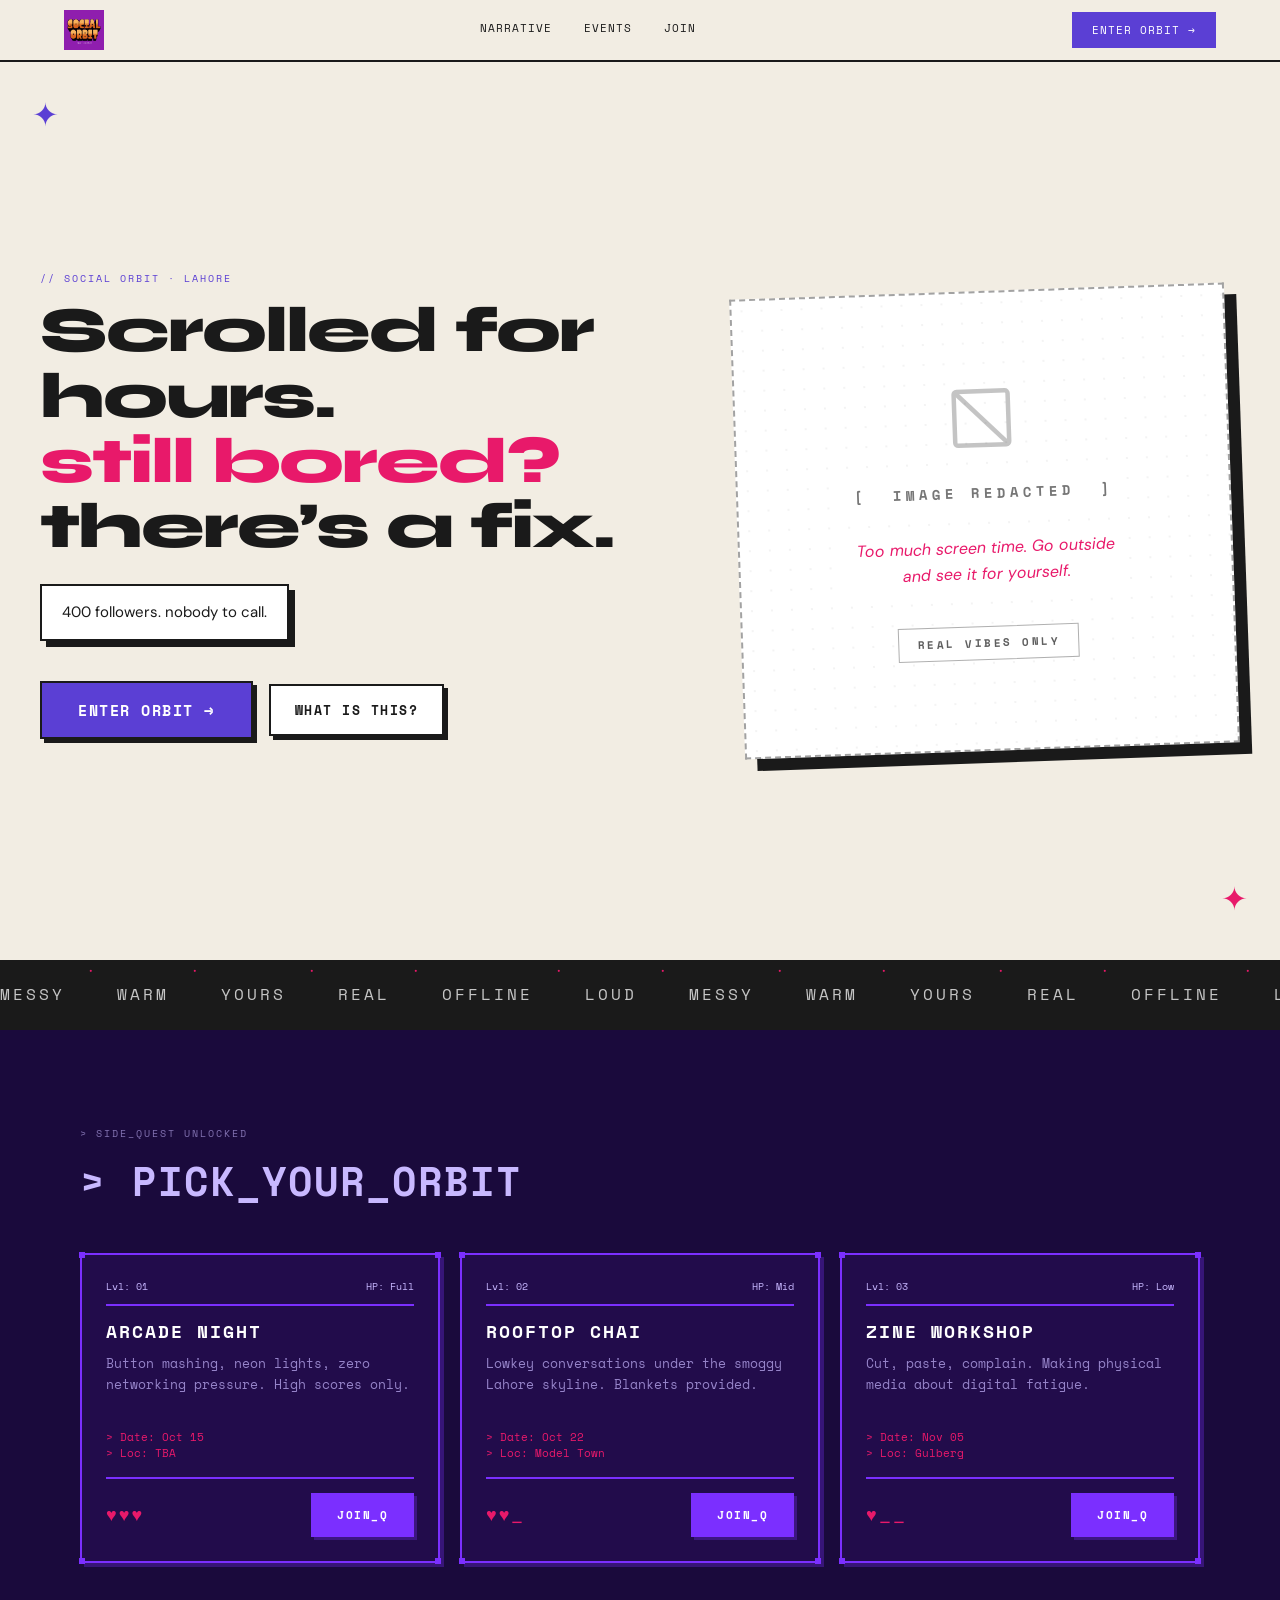
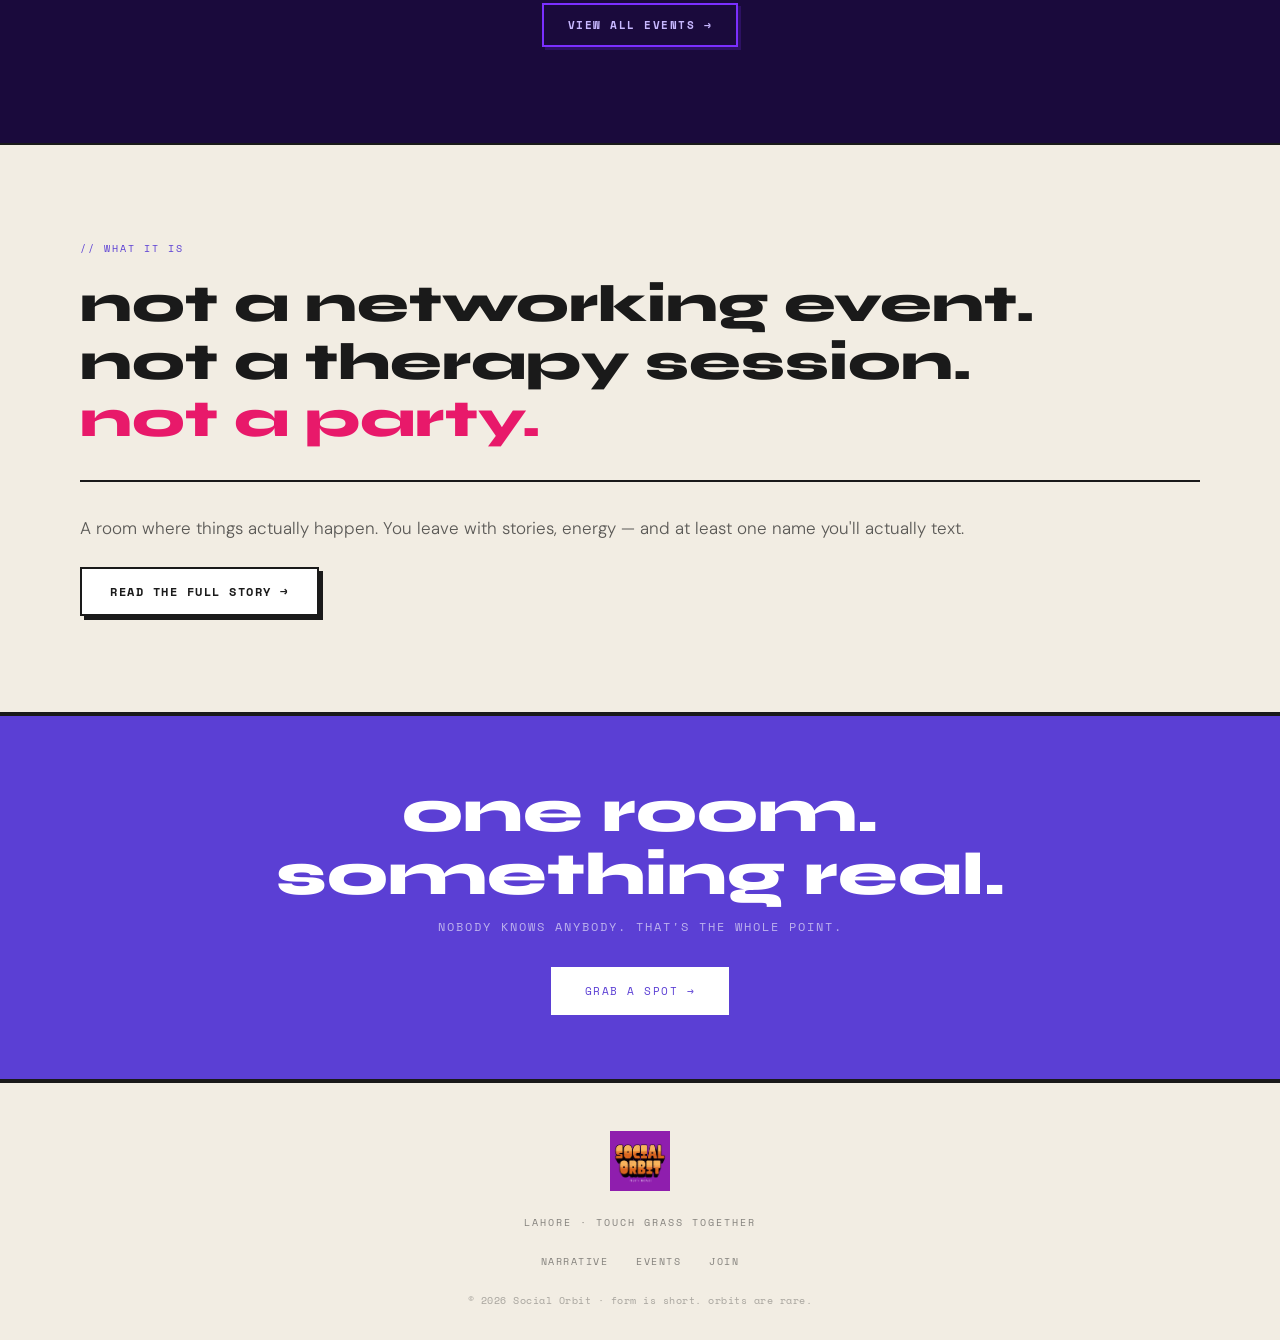
==== commit b4e9a5fd: "Remove info tags from hero section" ====
--- a/index.html
+++ b/index.html
@@ -252,11 +252,7 @@
         <a href="join.html" class="btn-primary hero-btn-main">Enter Orbit →</a>
         <a href="narrative.html" class="btn-secondary hero-btn-sub">what is this?</a>
       </div>
-      <div class="hero-tags reveal" style="--d:.2s;">
-        <span>🎫 Rs. 1500</span>
-        <span>🔒 small room</span>
-        <span>📍 Lahore</span>
-      </div>
+
     </div>
     <div class="hero-image-wrapper reveal" style="--d:.1s">
       <div class="hero-image-box">
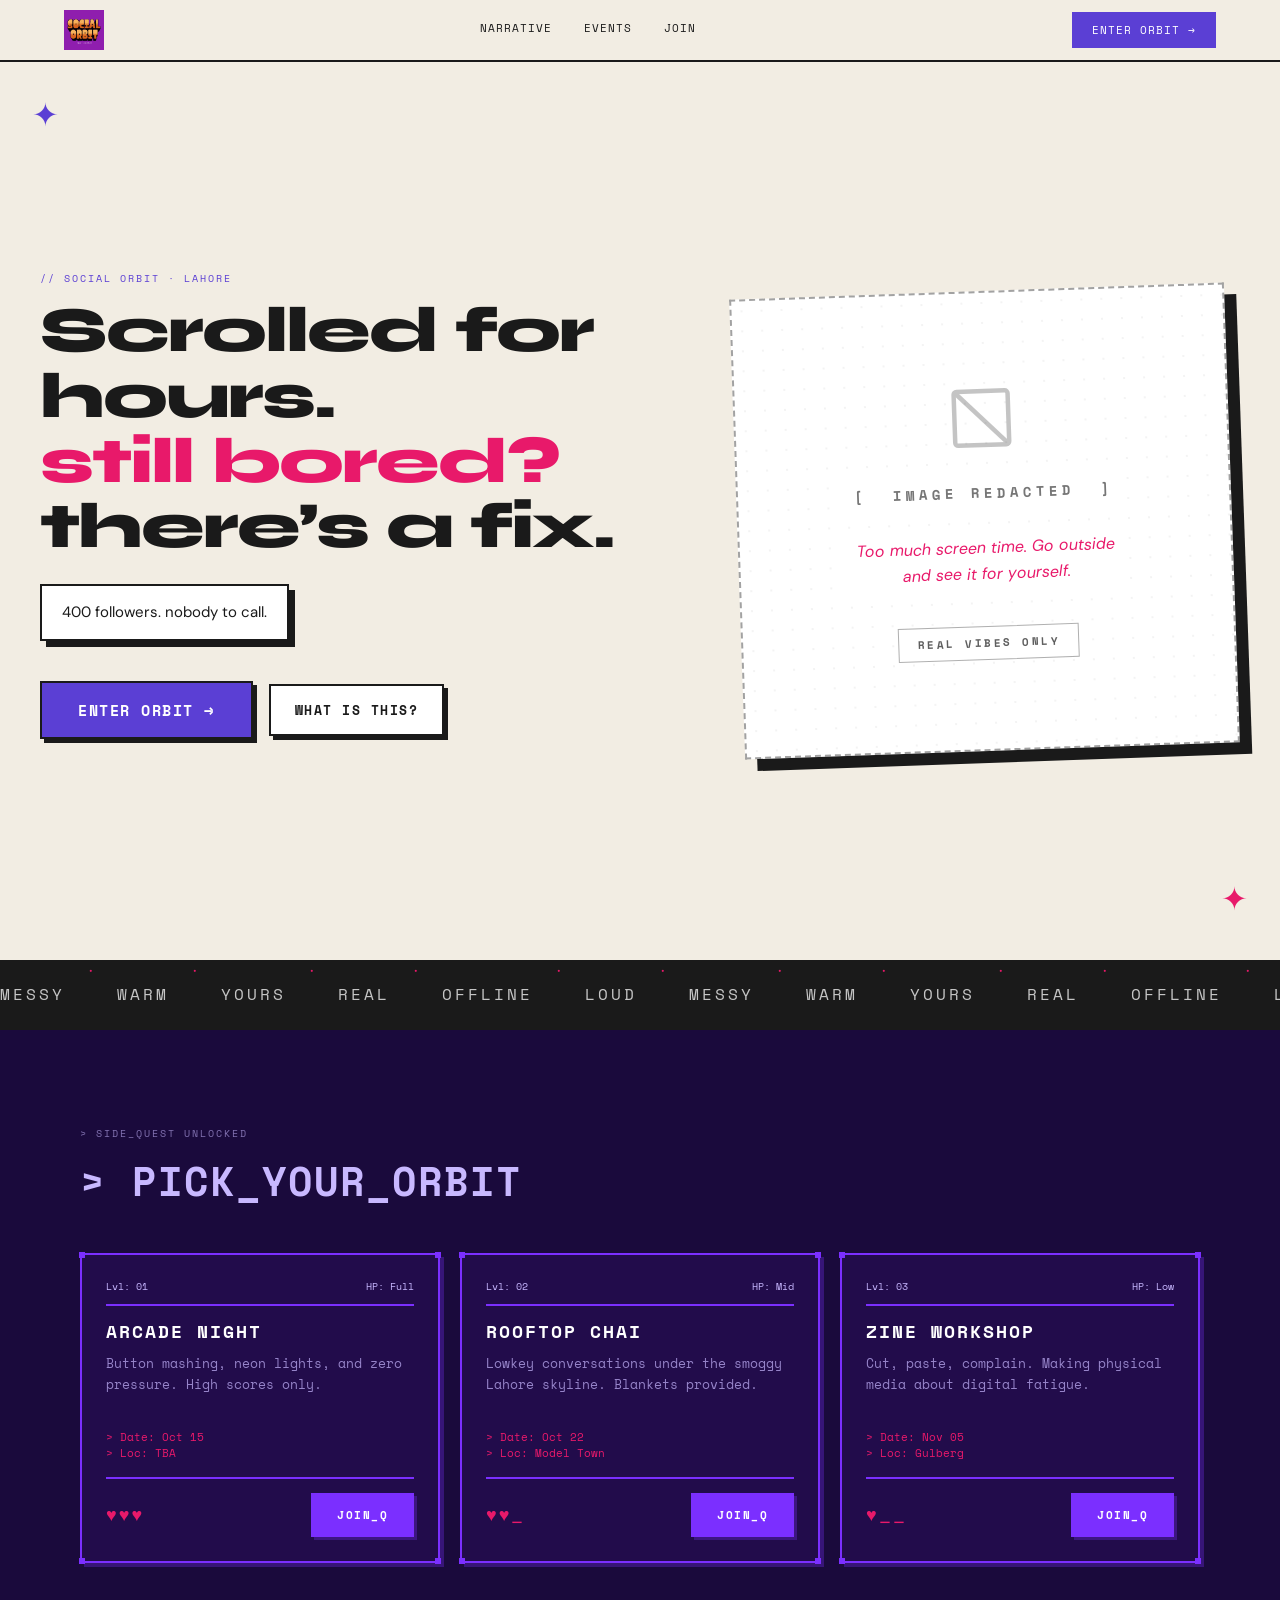
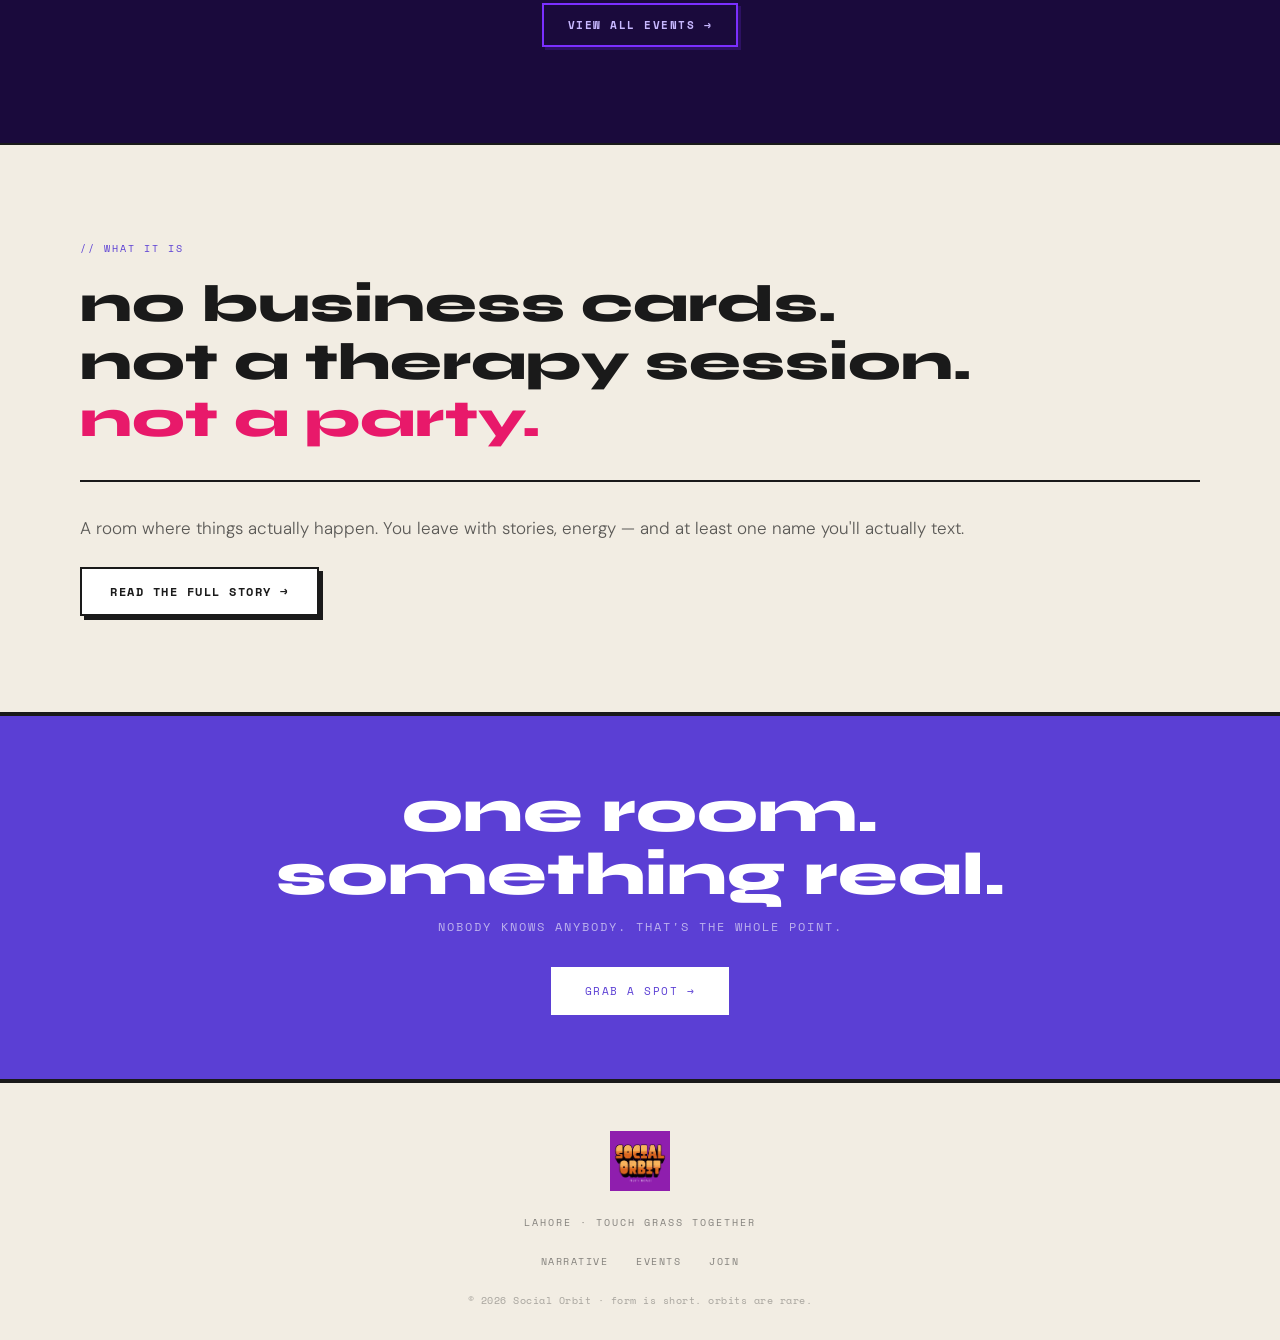
==== commit 9b97ef2d: "Surgical brand correction: v3 alignment + security hardening" ====
--- a/index.html
+++ b/index.html
@@ -297,7 +297,7 @@
           <span style="font-family:var(--font-mono);font-size:10px;color:var(--pixel-mist);">HP: Full</span>
         </div>
         <h3 class="pixel-h2" style="margin-bottom:10px;font-size:18px;">Arcade Night</h3>
-        <p class="pixel-body" style="margin-bottom:16px;min-height:60px;">Button mashing, neon lights, zero networking pressure. High scores only.</p>
+        <p class="pixel-body" style="margin-bottom:16px;min-height:60px;">Button mashing, neon lights, and zero pressure. High scores only.</p>
         <div style="font-family:var(--font-mono);font-size:11px;color:var(--hot-pink);margin-bottom:16px;">
           <div>&gt; Date: Oct 15</div>
           <div>&gt; Loc: TBA</div>
@@ -356,7 +356,7 @@
 
       <!-- Headline row -->
       <h2 class="zine-h2 reveal" style="margin:0;">
-        not a networking event.<br>
+        no business cards.<br>
         not a therapy session.<br>
         <span style="color:var(--hot-pink)">not a party.</span>
       </h2>
